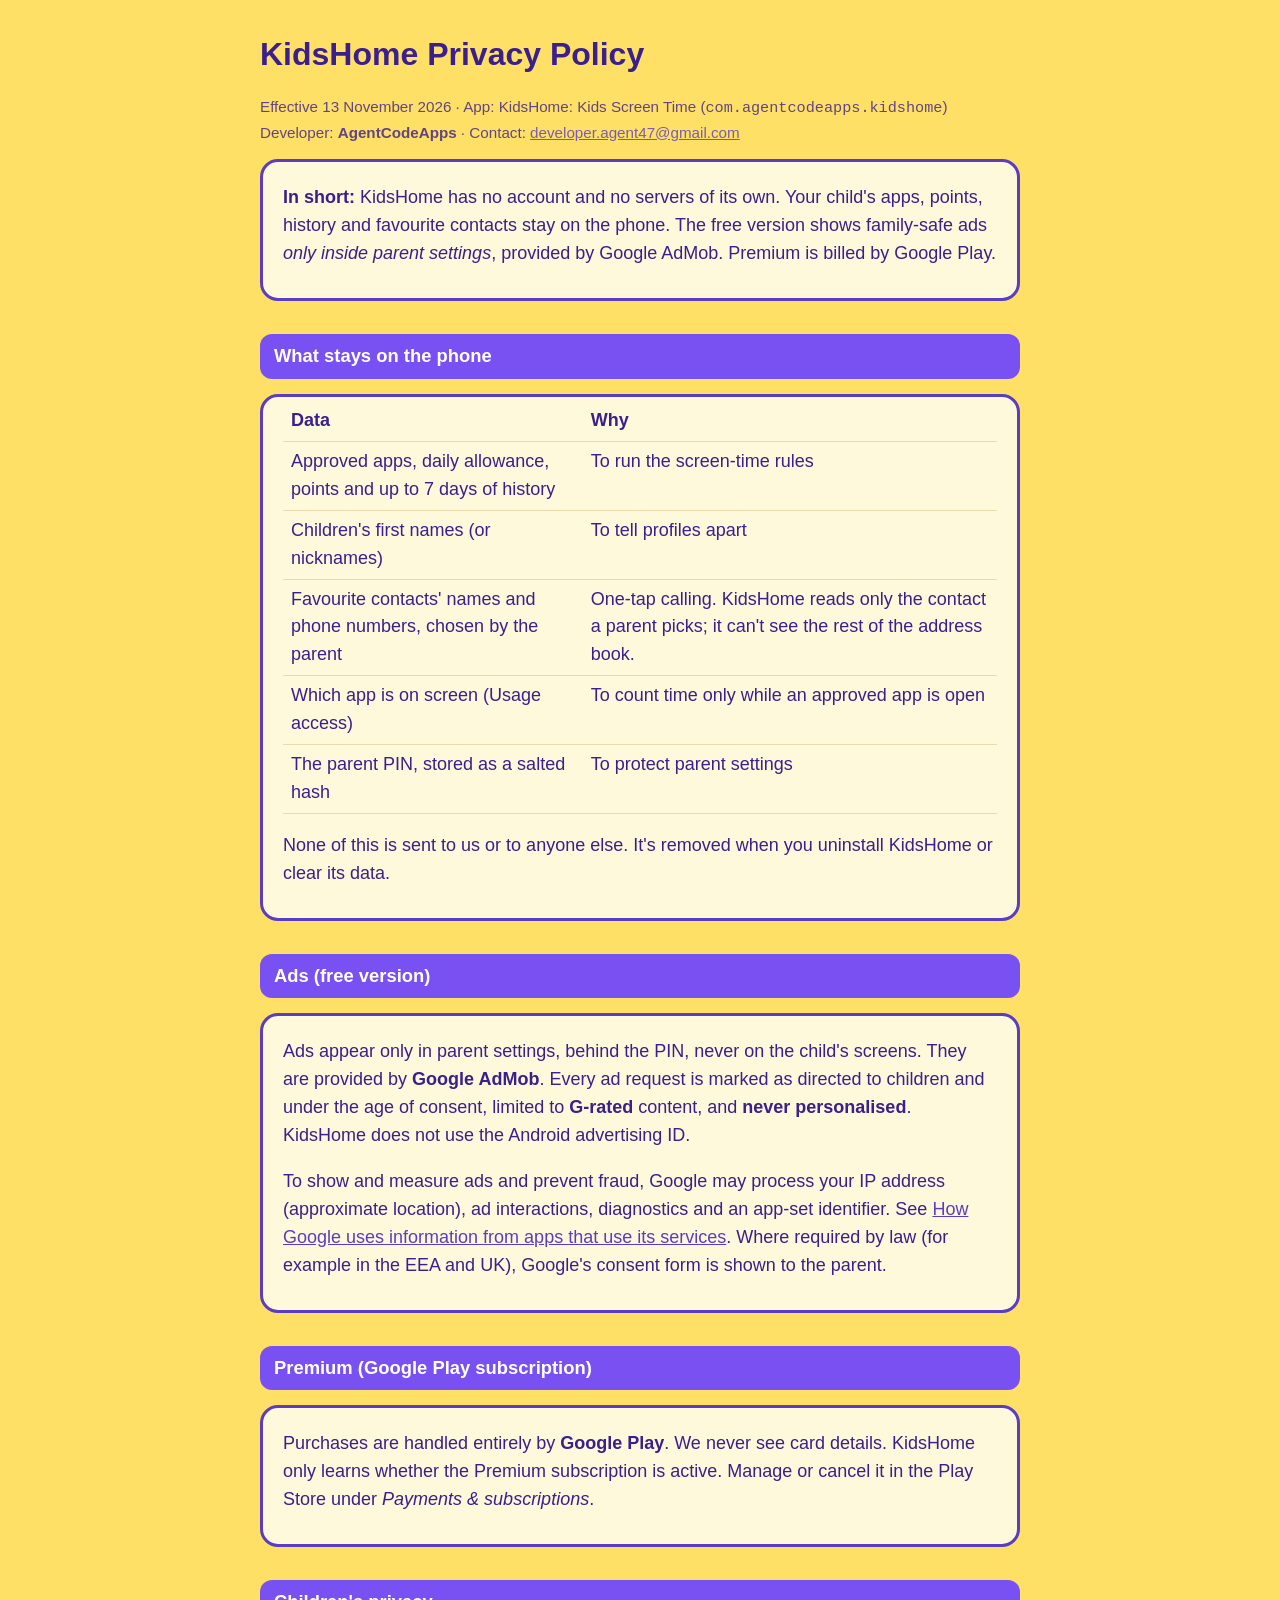
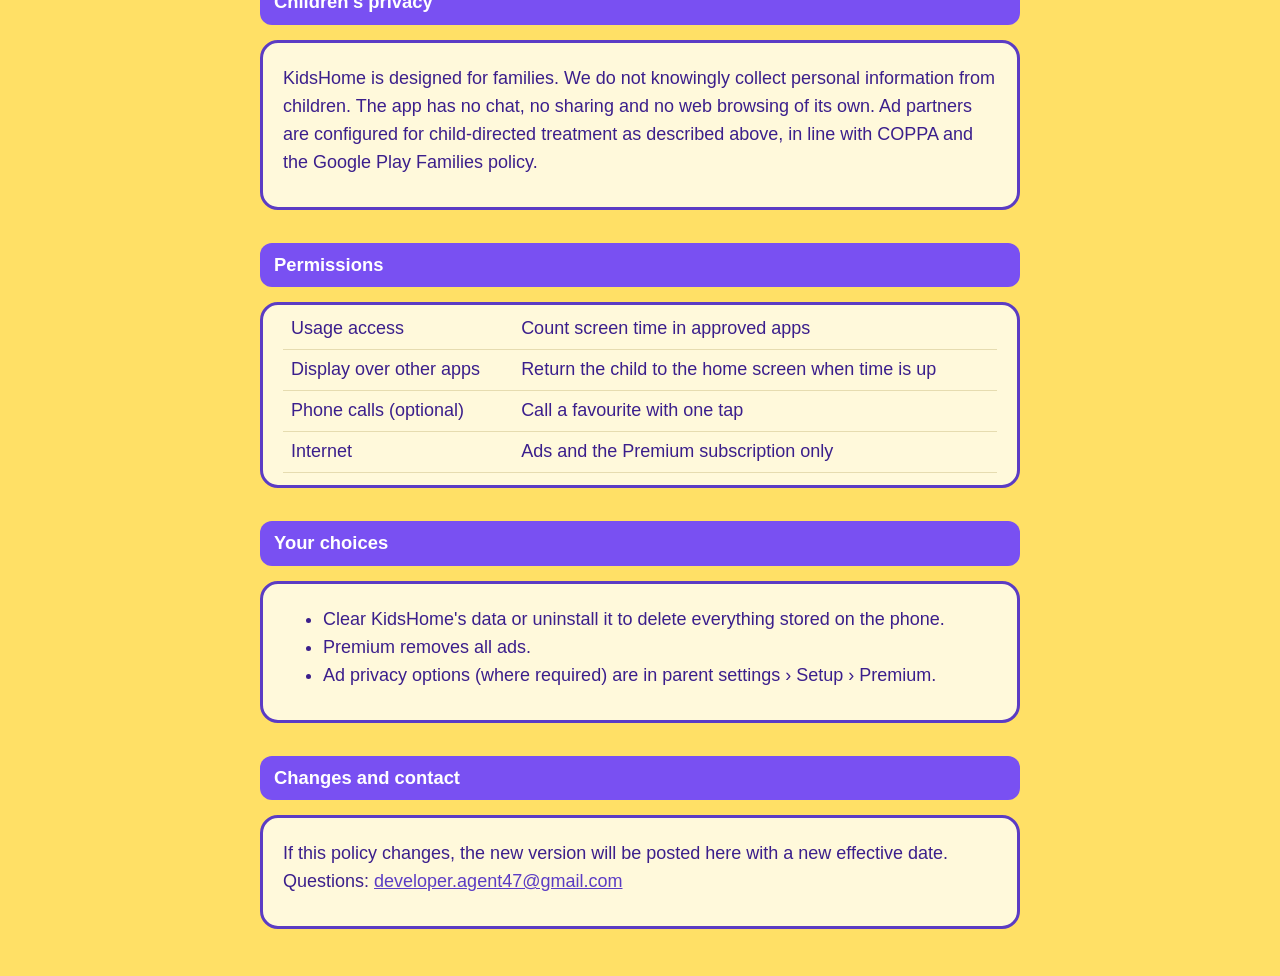
==== kidshome/privacy.html @ 9bf695bd "Add KidsHome landing page and privacy policy Co-Authored-By: Claude Opus 5.5 <noreply@anthropic.com>" ====
<!doctype html>
<html lang="en">
<head>
<meta charset="utf-8">
<meta name="viewport" content="width=device-width, initial-scale=1">
<title>KidsHome Privacy Policy</title>
<style>
  :root { --bg:#FFE066; --card:#FFF9DB; --ink:#3B1F8C; --accent:#7950F2; }
  body { margin:0; background:var(--bg); color:var(--ink); font:18px/1.55 -apple-system, "Segoe UI", Roboto, Arial, sans-serif; }
  main { max-width:760px; margin:0 auto; padding:24px 16px 48px; }
  h1 { font-size:2rem; margin:.2em 0; }
  h2 { background:var(--accent); color:#fff; padding:8px 14px; border-radius:12px; font-size:1.15rem; margin-top:1.8em; }
  section, .card { background:var(--card); border:3px solid #5B3CC4; border-radius:18px; padding:4px 20px 12px; }
  table { border-collapse:collapse; width:100%; }
  td, th { text-align:left; vertical-align:top; padding:6px 8px; border-bottom:1px solid #e6dcb0; }
  a { color:#5B3CC4; }
  .muted { opacity:.8; font-size:.95rem; }
</style>
</head>
<body>
<main>
<h1>KidsHome Privacy Policy</h1>
<p class="muted">Effective 13 November 2026 · App: KidsHome: Kids Screen Time (<code>com.agentcodeapps.kidshome</code>)<br>
Developer: <strong>AgentCodeApps</strong> · Contact: <a href="mailto:developer.agent47@gmail.com">developer.agent47@gmail.com</a></p>

<div class="card">
<p><strong>In short:</strong> KidsHome has no account and no servers of its own. Your child's apps, points,
history and favourite contacts stay on the phone. The free version shows family-safe ads <em>only inside
parent settings</em>, provided by Google AdMob. Premium is billed by Google Play.</p>
</div>

<h2>What stays on the phone</h2>
<section>
<table>
<tr><th>Data</th><th>Why</th></tr>
<tr><td>Approved apps, daily allowance, points and up to 7 days of history</td><td>To run the screen-time rules</td></tr>
<tr><td>Children's first names (or nicknames)</td><td>To tell profiles apart</td></tr>
<tr><td>Favourite contacts' names and phone numbers, chosen by the parent</td><td>One-tap calling. KidsHome reads only the contact a parent picks; it can't see the rest of the address book.</td></tr>
<tr><td>Which app is on screen (Usage access)</td><td>To count time only while an approved app is open</td></tr>
<tr><td>The parent PIN, stored as a salted hash</td><td>To protect parent settings</td></tr>
</table>
<p>None of this is sent to us or to anyone else. It's removed when you uninstall KidsHome or clear its data.</p>
</section>

<h2>Ads (free version)</h2>
<section>
<p>Ads appear only in parent settings, behind the PIN, never on the child's screens. They are provided by
<strong>Google AdMob</strong>. Every ad request is marked as directed to children and under the age of consent,
limited to <strong>G-rated</strong> content, and <strong>never personalised</strong>. KidsHome does not use the
Android advertising ID.</p>
<p>To show and measure ads and prevent fraud, Google may process your IP address (approximate location),
ad interactions, diagnostics and an app-set identifier. See
<a href="https://policies.google.com/technologies/partner-sites">How Google uses information from apps that use its services</a>.
Where required by law (for example in the EEA and UK), Google's consent form is shown to the parent.</p>
</section>

<h2>Premium (Google Play subscription)</h2>
<section>
<p>Purchases are handled entirely by <strong>Google Play</strong>. We never see card details. KidsHome only learns
whether the Premium subscription is active. Manage or cancel it in the Play Store under <em>Payments &amp; subscriptions</em>.</p>
</section>

<h2>Children's privacy</h2>
<section>
<p>KidsHome is designed for families. We do not knowingly collect personal information from children. The app
has no chat, no sharing and no web browsing of its own. Ad partners are configured for child-directed treatment
as described above, in line with COPPA and the Google Play Families policy.</p>
</section>

<h2>Permissions</h2>
<section>
<table>
<tr><td>Usage access</td><td>Count screen time in approved apps</td></tr>
<tr><td>Display over other apps</td><td>Return the child to the home screen when time is up</td></tr>
<tr><td>Phone calls (optional)</td><td>Call a favourite with one tap</td></tr>
<tr><td>Internet</td><td>Ads and the Premium subscription only</td></tr>
</table>
</section>

<h2>Your choices</h2>
<section>
<ul>
<li>Clear KidsHome's data or uninstall it to delete everything stored on the phone.</li>
<li>Premium removes all ads.</li>
<li>Ad privacy options (where required) are in parent settings › Setup › Premium.</li>
</ul>
</section>

<h2>Changes and contact</h2>
<section>
<p>If this policy changes, the new version will be posted here with a new effective date.
Questions: <a href="mailto:developer.agent47@gmail.com">developer.agent47@gmail.com</a></p>
</section>
</main>
</body>
</html>
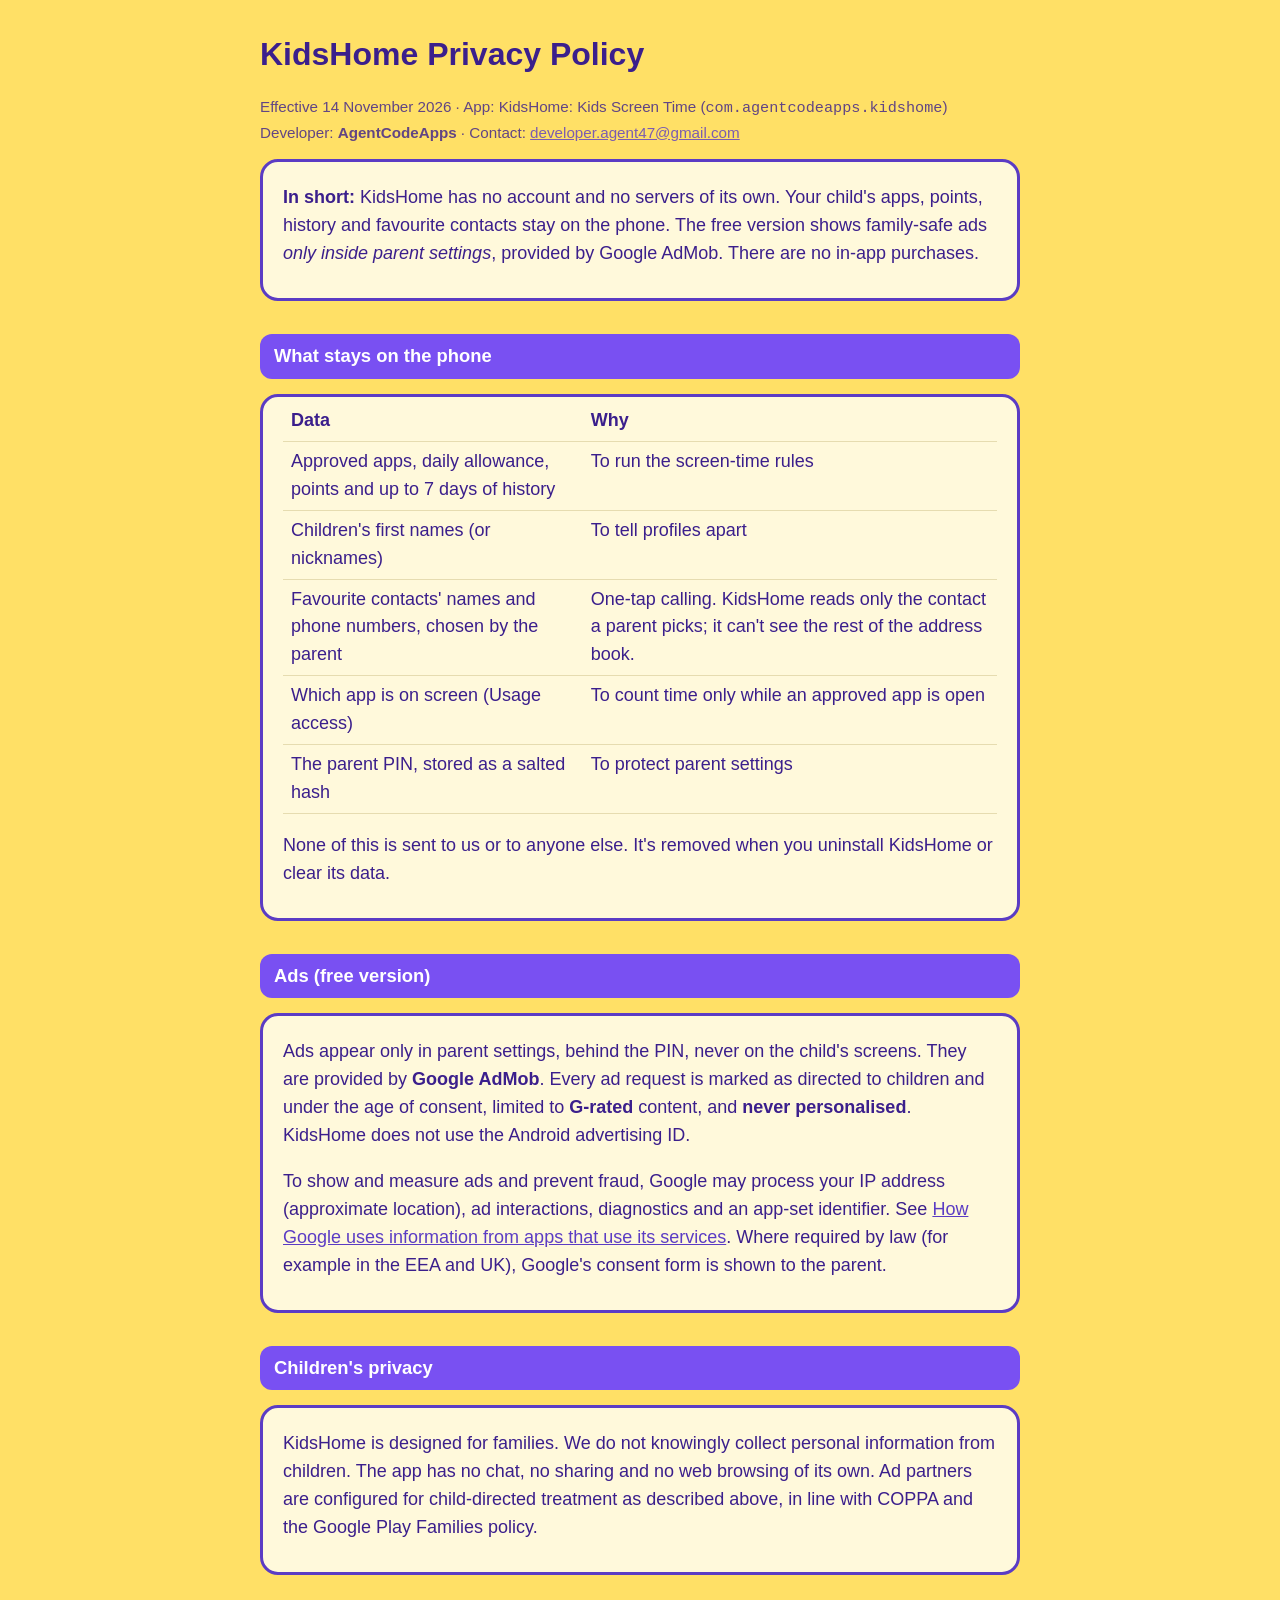
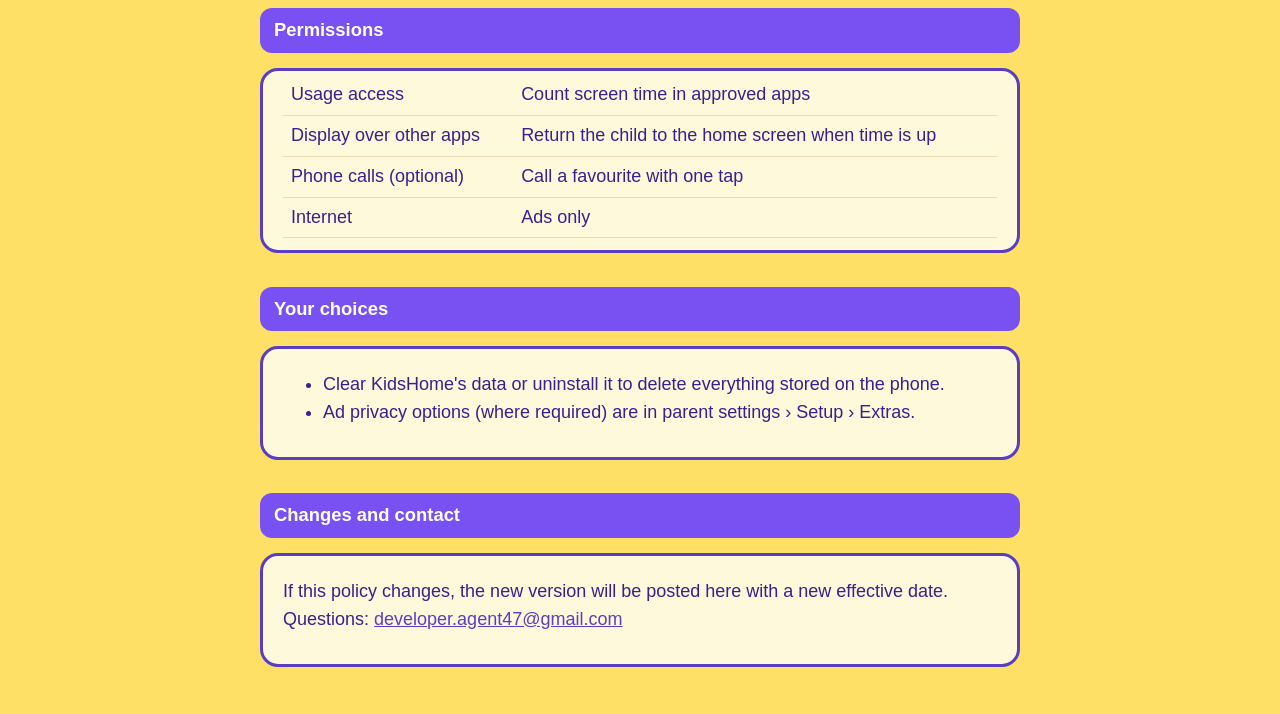
==== commit 1a78ca9a: "KidsHome privacy policy: no in-app purchases Co-Authored-By: Claude Opus 5.5 <noreply@anthropic.com>" ====
--- a/kidshome/privacy.html
+++ b/kidshome/privacy.html
@@ -20,13 +20,13 @@
 <body>
 <main>
 <h1>KidsHome Privacy Policy</h1>
-<p class="muted">Effective 13 November 2026 · App: KidsHome: Kids Screen Time (<code>com.agentcodeapps.kidshome</code>)<br>
+<p class="muted">Effective 14 November 2026 · App: KidsHome: Kids Screen Time (<code>com.agentcodeapps.kidshome</code>)<br>
 Developer: <strong>AgentCodeApps</strong> · Contact: <a href="mailto:developer.agent47@gmail.com">developer.agent47@gmail.com</a></p>
 
 <div class="card">
 <p><strong>In short:</strong> KidsHome has no account and no servers of its own. Your child's apps, points,
 history and favourite contacts stay on the phone. The free version shows family-safe ads <em>only inside
-parent settings</em>, provided by Google AdMob. Premium is billed by Google Play.</p>
+parent settings</em>, provided by Google AdMob. There are no in-app purchases.</p>
 </div>
 
 <h2>What stays on the phone</h2>
@@ -54,11 +54,6 @@
 Where required by law (for example in the EEA and UK), Google's consent form is shown to the parent.</p>
 </section>
 
-<h2>Premium (Google Play subscription)</h2>
-<section>
-<p>Purchases are handled entirely by <strong>Google Play</strong>. We never see card details. KidsHome only learns
-whether the Premium subscription is active. Manage or cancel it in the Play Store under <em>Payments &amp; subscriptions</em>.</p>
-</section>
 
 <h2>Children's privacy</h2>
 <section>
@@ -73,7 +68,7 @@
 <tr><td>Usage access</td><td>Count screen time in approved apps</td></tr>
 <tr><td>Display over other apps</td><td>Return the child to the home screen when time is up</td></tr>
 <tr><td>Phone calls (optional)</td><td>Call a favourite with one tap</td></tr>
-<tr><td>Internet</td><td>Ads and the Premium subscription only</td></tr>
+<tr><td>Internet</td><td>Ads only</td></tr>
 </table>
 </section>
 
@@ -81,8 +76,7 @@
 <section>
 <ul>
 <li>Clear KidsHome's data or uninstall it to delete everything stored on the phone.</li>
-<li>Premium removes all ads.</li>
-<li>Ad privacy options (where required) are in parent settings › Setup › Premium.</li>
+<li>Ad privacy options (where required) are in parent settings › Setup › Extras.</li>
 </ul>
 </section>
 
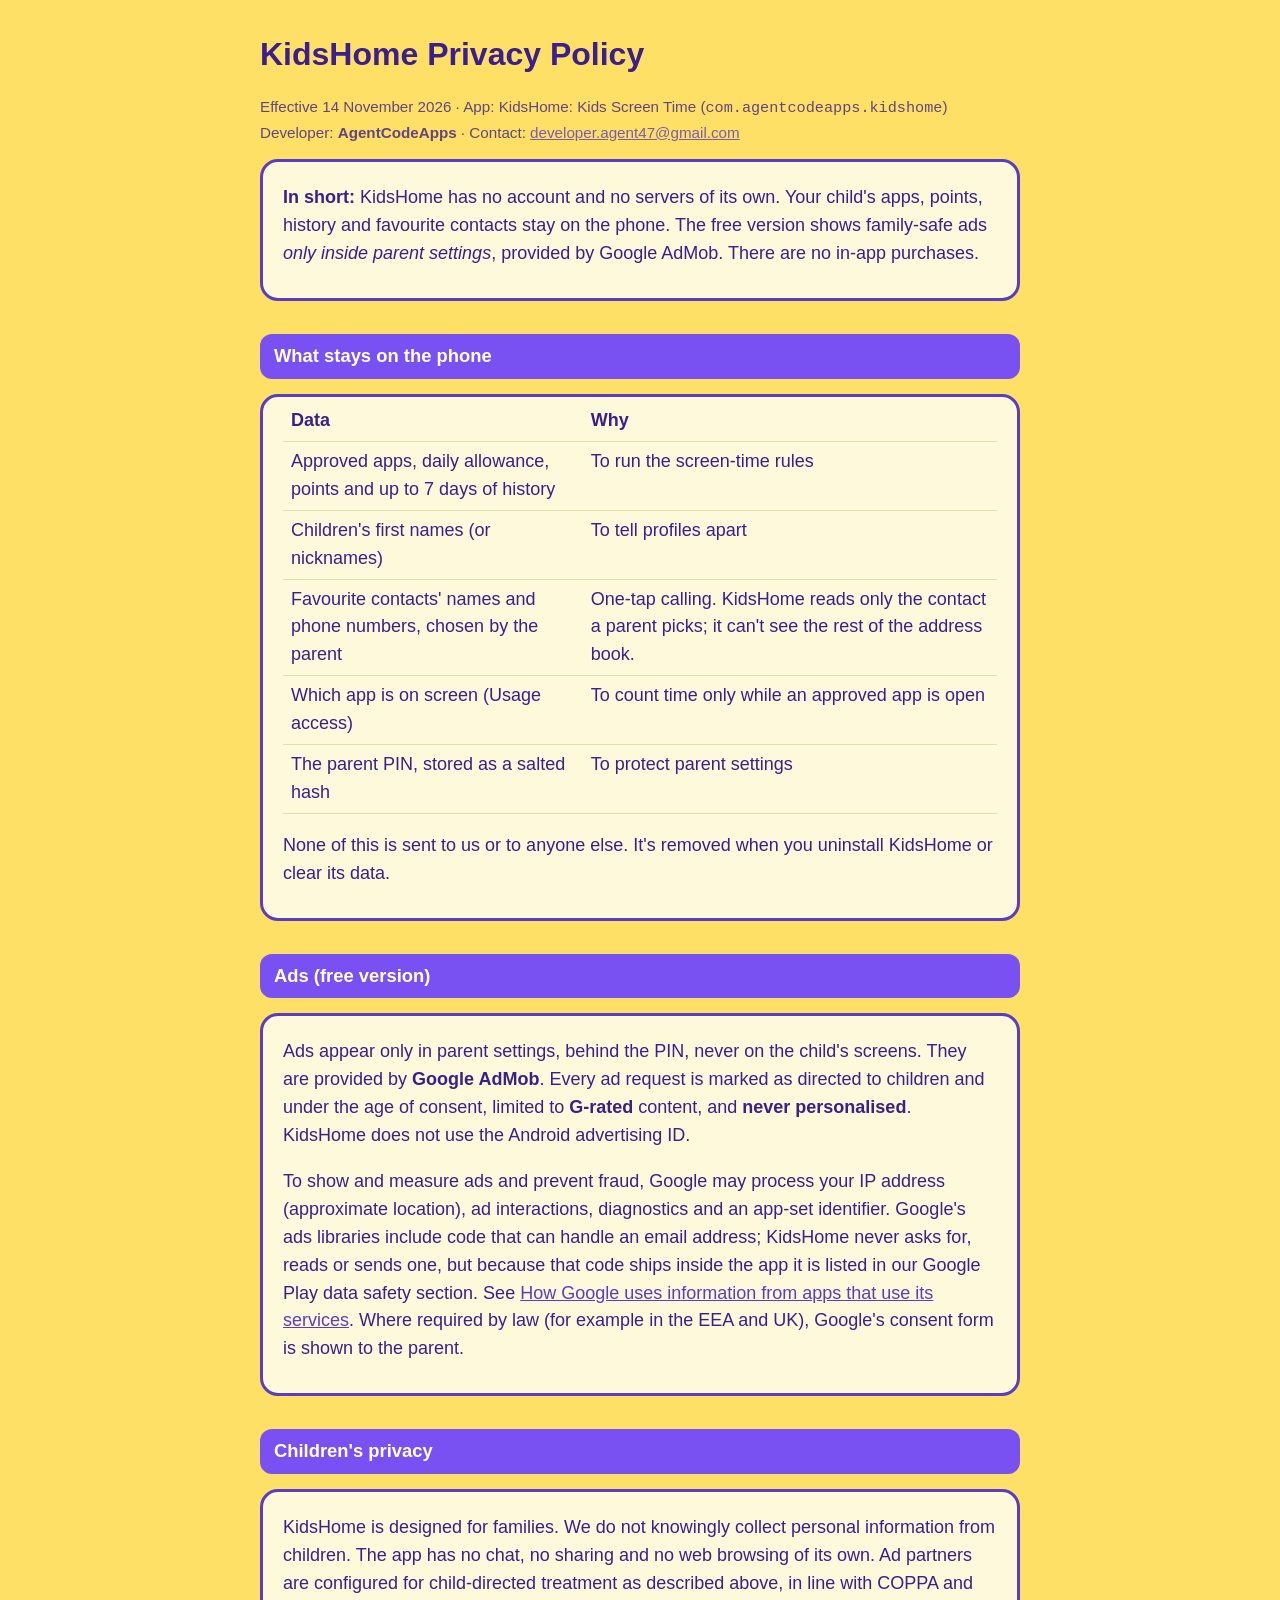
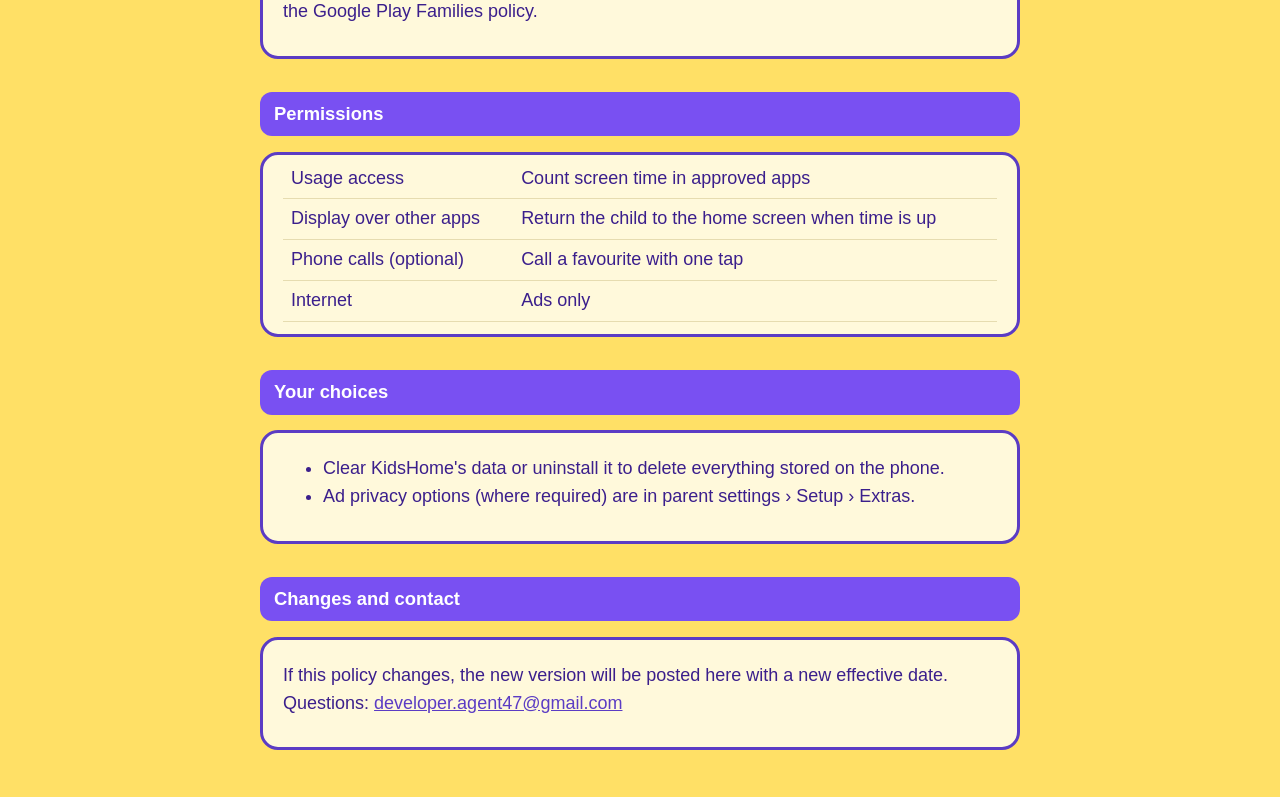
==== commit cf45514d: "KidsHome privacy policy: email address disclosure Co-Authored-By: Claude Opus 5.5 <noreply@anthropic" ====
--- a/kidshome/privacy.html
+++ b/kidshome/privacy.html
@@ -49,7 +49,9 @@
 limited to <strong>G-rated</strong> content, and <strong>never personalised</strong>. KidsHome does not use the
 Android advertising ID.</p>
 <p>To show and measure ads and prevent fraud, Google may process your IP address (approximate location),
-ad interactions, diagnostics and an app-set identifier. See
+ad interactions, diagnostics and an app-set identifier. Google's ads libraries include code that can handle an
+email address; KidsHome never asks for, reads or sends one, but because that code ships inside the app it is
+listed in our Google Play data safety section. See
 <a href="https://policies.google.com/technologies/partner-sites">How Google uses information from apps that use its services</a>.
 Where required by law (for example in the EEA and UK), Google's consent form is shown to the parent.</p>
 </section>
